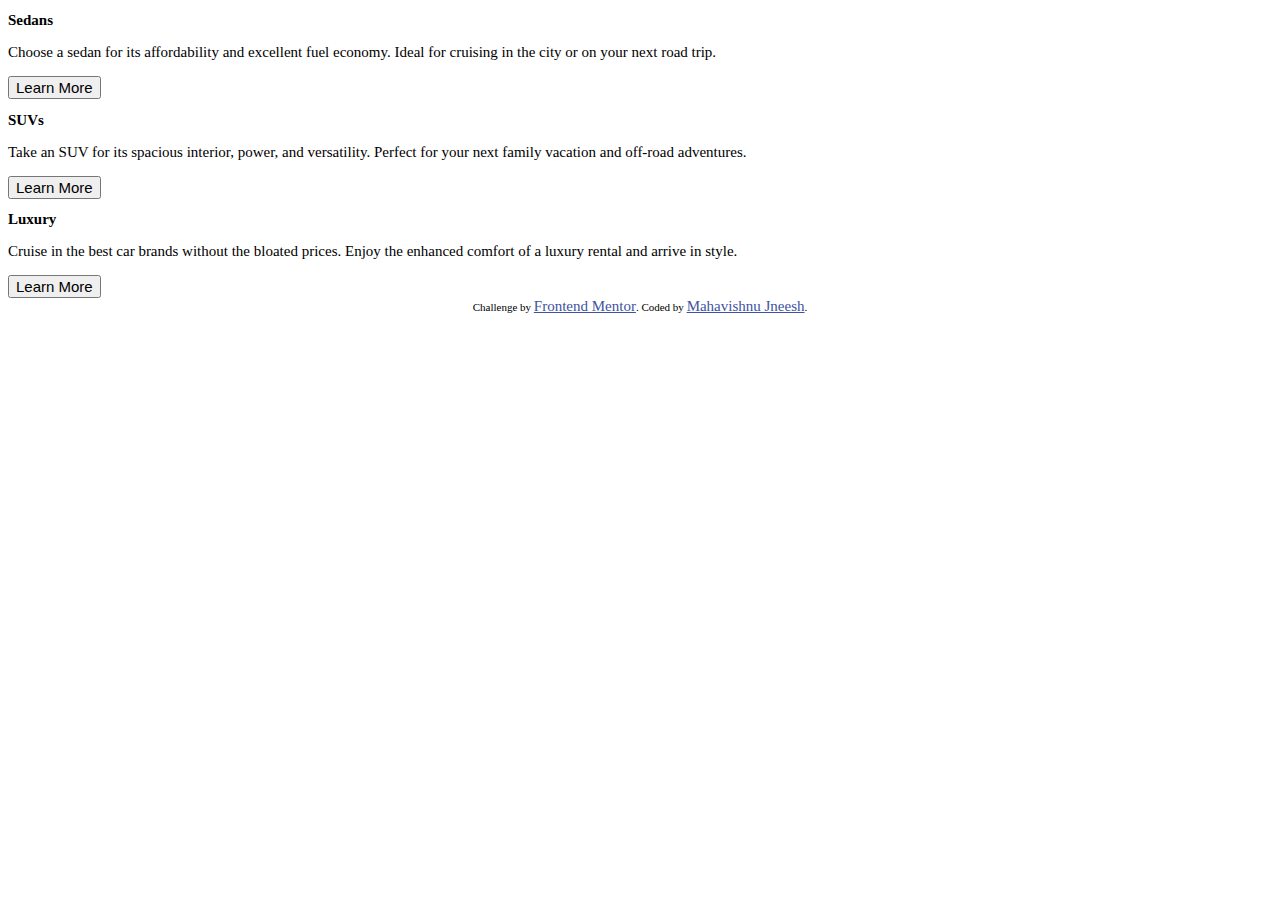
==== 3-column-preview-card-component-main/index.html @ 4f08774c "desafio 3" ====
<!DOCTYPE html>
<html lang="en">
<head>
  <meta charset="UTF-8">
  <meta name="viewport" content="width=device-width, initial-scale=1.0"> <!-- displays site properly based on user's device -->
  <link rel="preconnect" href="https://fonts.googleapis.com">
  <link rel="preconnect" href="https://fonts.gstatic.com" crossorigin>

  <link rel="icon" type="image/png" sizes="32x32" href="./images/favicon-32x32.png">
  
  <title>Frontend Mentor | 3-column preview card component</title>
 
  <link href="https://fonts.googleapis.com/css2?family=Big+Shoulders+Display:wght@700&family=Lexend+Deca&display=swap" rel="stylesheet">
  <link rel="stylesheet" href="css/styles.css">
</head>
<body>
  <main>
    <div class="container">
      <div class="content">
        <h2>Sedans</h2>
        <p>Choose a sedan for its affordability and excellent fuel economy. Ideal for cruising in the city 
        or on your next road trip.</p>
        <button>Learn More</button>
      </div>
      <div class="content">
        <h2>SUVs</h2>
        <p>Take an SUV for its spacious interior, power, and versatility. Perfect for your next family vacation 
        and off-road adventures.</p>
        <button>Learn More</button>
      </div>
      <div class="content">
        <h2>Luxury</h2>
        <p>Cruise in the best car brands without the bloated prices. Enjoy the enhanced comfort of a luxury 
        rental and arrive in style.</p>
        <button>Learn More</button>
      </div>
    </div>  
    
  </main>
  <div class="attribution">
    Challenge by <a href="https://www.frontendmentor.io?ref=challenge" target="_blank">Frontend Mentor</a>. 
    Coded by <a href="#">Mahavishnu Jneesh</a>.
  </div>
</body>
</html>
---- 3-column-preview-card-component-main/css/styles.css ----
.attribution { font-size: 11px; text-align: center; }
.attribution a { color: hsl(228, 45%, 44%); }

*{
    font-size: 15px;
}

:root{
    --bright-orange: hsl(31, 77%, 52%);
    --dark-cyan: hsl(184, 100%, 22%);
    --very-dark-cyan: hsl(179, 100%, 13%);
    --transparent-white: hsla(0, 0%, 100%, 0.75);
    --very-light-gray: hsl(0, 0%, 95%);
}
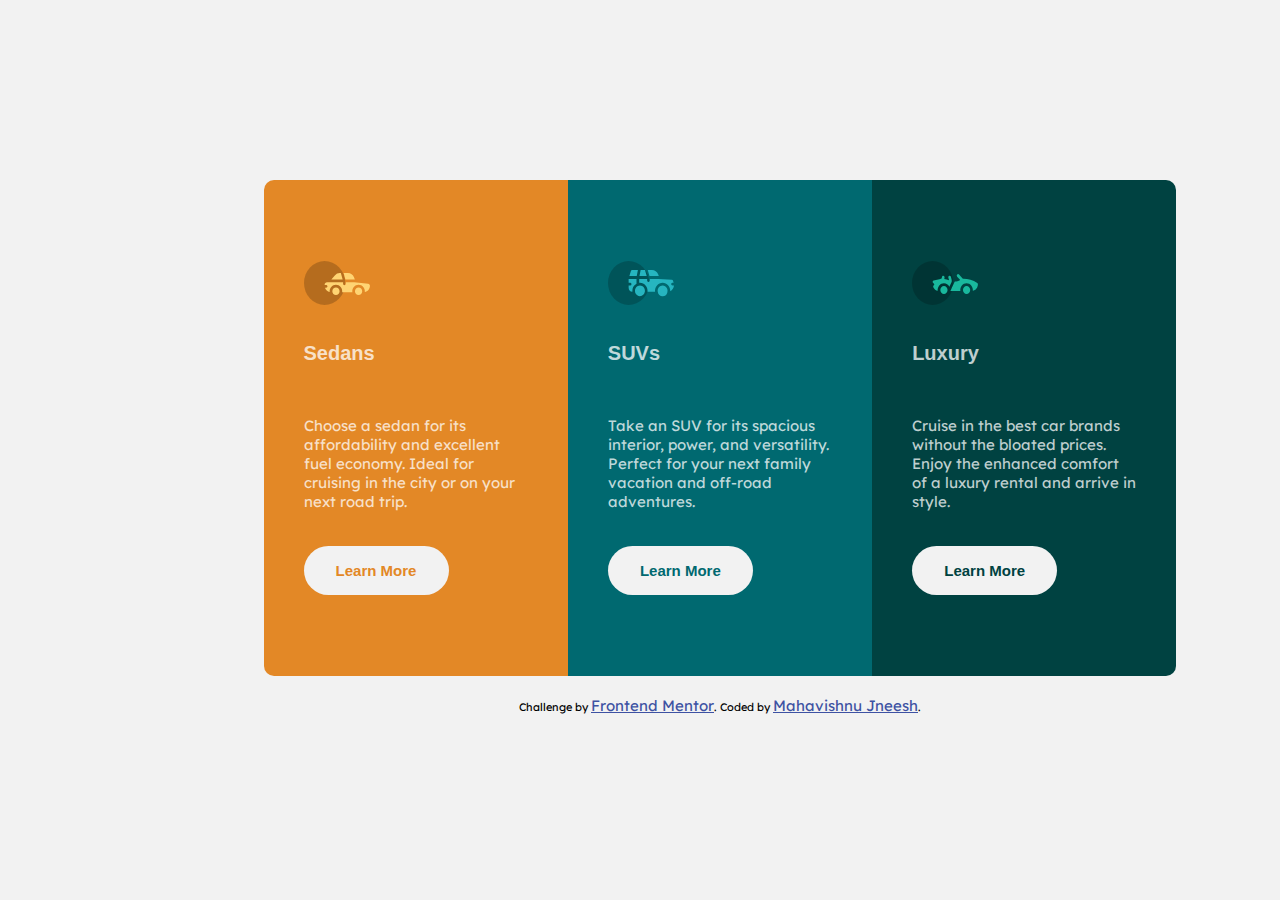
==== commit ae1a9922: "create a desktop version" ====
--- a/3-column-preview-card-component-main/index.html
+++ b/3-column-preview-card-component-main/index.html
@@ -16,23 +16,26 @@
 <body>
   <main>
     <div class="container">
-      <div class="content">
-        <h2>Sedans</h2>
+      <div class="content option1">
+        <img src="images/icon-sedans.svg" alt="sedan icon">
+        <h2 class="title">Sedans</h2>
         <p>Choose a sedan for its affordability and excellent fuel economy. Ideal for cruising in the city 
         or on your next road trip.</p>
         <button>Learn More</button>
       </div>
-      <div class="content">
-        <h2>SUVs</h2>
+      <div class="content option2">
+        <img src="images/icon-suvs.svg" alt="suv icon">
+        <h2 class="title">SUVs</h2>
         <p>Take an SUV for its spacious interior, power, and versatility. Perfect for your next family vacation 
         and off-road adventures.</p>
         <button>Learn More</button>
       </div>
-      <div class="content">
-        <h2>Luxury</h2>
+      <div class="content option3">
+        <img src="images/icon-luxury.svg" alt="luxury car icon">
+        <h2 class="title">Luxury</h2>
         <p>Cruise in the best car brands without the bloated prices. Enjoy the enhanced comfort of a luxury 
         rental and arrive in style.</p>
-        <button>Learn More</button>
+        <button >Learn More</button>
       </div>
     </div>  
     
--- a/3-column-preview-card-component-main/css/styles.css
+++ b/3-column-preview-card-component-main/css/styles.css
@@ -1,9 +1,10 @@
 
-.attribution { font-size: 11px; text-align: center; }
+.attribution { font-size: 11px; text-align: center; color: black; }
 .attribution a { color: hsl(228, 45%, 44%); }
 
 *{
     font-size: 15px;
+    color: var(--transparent-white);
 }
 
 :root{
@@ -14,3 +15,86 @@
     --very-light-gray: hsl(0, 0%, 95%);
 }
 
+body{
+    background-color: var(--very-light-gray);
+    width: 1440px;
+    font-family: 'Lexend Deca', sans-serif;
+    display: flex;
+    flex-direction: column;
+    align-items: center; 
+    gap: 20px;
+    margin: 20vh auto;
+    
+}
+
+.container{
+    display: flex;
+    align-items: center;
+    justify-content: center;
+    height: 496px;
+    width: 913px;
+}
+
+.content{
+    padding: 0 40px;
+    width: 100%;
+    height: 100%;
+    gap: 20px;
+    
+    display: flex;
+    flex-direction: column;
+    align-items: left;
+    justify-content: center;
+}
+
+.option1{
+    background-color: var(--bright-orange);
+    border-radius: 10px 0 0 10px;
+}
+.option2{
+    background-color: var(--dark-cyan);
+}
+.option3{
+    background-color: var(--very-dark-cyan);
+    border-radius: 0 10px 10px 0;
+}
+
+img{
+    width: 66px;
+    height: 44px;
+}
+
+.title
+{
+    font-family: 'big-shoulders-display', sans-serif;
+    font-size: 20px;
+}
+
+button{
+    border: none;
+    background-color: var(--very-light-gray);
+    width: 145px;
+    height: 49px;
+    font-weight: bold;
+    border-radius: 25px;
+}
+
+.option1 button{
+    color: var(--bright-orange);
+}
+
+.option2 button{
+    color: var(--dark-cyan);
+}
+
+.option3 button{
+    color: var(--very-dark-cyan);
+}
+
+button:hover{
+    background-color: transparent;
+    color: var(--very-light-gray);  
+    border: 2px solid var(--very-light-gray);
+
+}
+
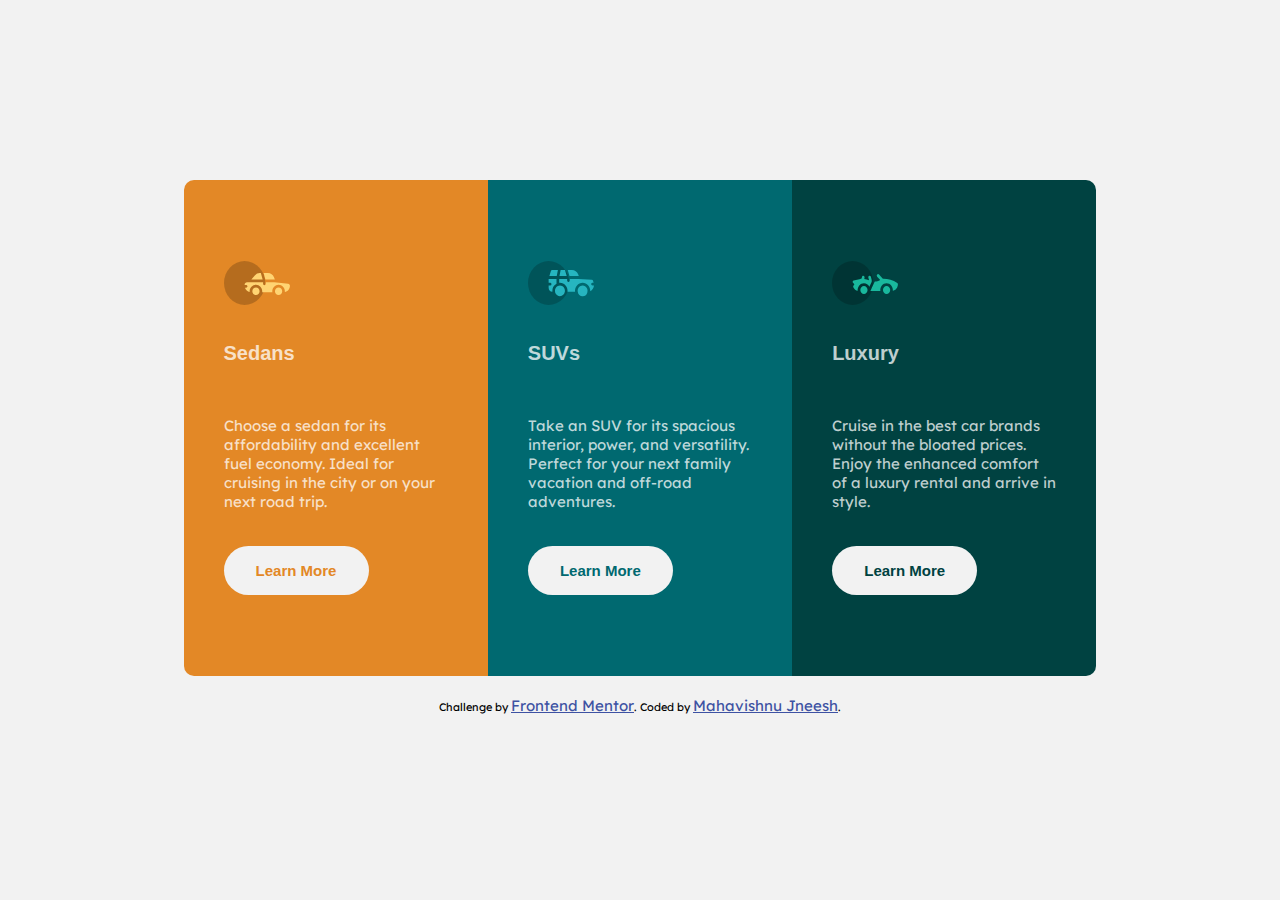
==== commit f56afe1c: "finaliza a versão mobile" ====
--- a/3-column-preview-card-component-main/index.html
+++ b/3-column-preview-card-component-main/index.html
@@ -14,35 +14,35 @@
   <link rel="stylesheet" href="css/styles.css">
 </head>
 <body>
-  <main>
-    <div class="container">
-      <div class="content option1">
-        <img src="images/icon-sedans.svg" alt="sedan icon">
-        <h2 class="title">Sedans</h2>
-        <p>Choose a sedan for its affordability and excellent fuel economy. Ideal for cruising in the city 
-        or on your next road trip.</p>
-        <button>Learn More</button>
-      </div>
-      <div class="content option2">
-        <img src="images/icon-suvs.svg" alt="suv icon">
-        <h2 class="title">SUVs</h2>
-        <p>Take an SUV for its spacious interior, power, and versatility. Perfect for your next family vacation 
-        and off-road adventures.</p>
-        <button>Learn More</button>
-      </div>
-      <div class="content option3">
-        <img src="images/icon-luxury.svg" alt="luxury car icon">
-        <h2 class="title">Luxury</h2>
-        <p>Cruise in the best car brands without the bloated prices. Enjoy the enhanced comfort of a luxury 
-        rental and arrive in style.</p>
-        <button >Learn More</button>
-      </div>
-    </div>  
-    
-  </main>
+
+  <div class="container">
+    <div class="content option1">
+      <img src="images/icon-sedans.svg" alt="sedan icon">
+      <h2 class="title">Sedans</h2>
+      <p>Choose a sedan for its affordability and excellent fuel economy. Ideal for cruising in the city 
+      or on your next road trip.</p>
+      <button>Learn More</button>
+    </div>
+    <div class="content option2">
+      <img src="images/icon-suvs.svg" alt="suv icon">
+      <h2 class="title">SUVs</h2>
+      <p>Take an SUV for its spacious interior, power, and versatility. Perfect for your next family vacation 
+      and off-road adventures.</p>
+      <button>Learn More</button>
+    </div>
+    <div class="content option3">
+      <img src="images/icon-luxury.svg" alt="luxury car icon">
+      <h2 class="title">Luxury</h2>
+      <p>Cruise in the best car brands without the bloated prices. Enjoy the enhanced comfort of a luxury 
+      rental and arrive in style.</p>
+      <button >Learn More</button>
+    </div>
+  </div>  
+  
+
   <div class="attribution">
     Challenge by <a href="https://www.frontendmentor.io?ref=challenge" target="_blank">Frontend Mentor</a>. 
-    Coded by <a href="#">Mahavishnu Jneesh</a>.
+    Coded by <a href="https://github.com/MVISHNU-BR" target="_blank">Mahavishnu Jneesh</a>.
   </div>
 </body>
 </html>--- a/3-column-preview-card-component-main/css/styles.css
+++ b/3-column-preview-card-component-main/css/styles.css
@@ -17,14 +17,14 @@
 
 body{
     background-color: var(--very-light-gray);
-    width: 1440px;
+
     font-family: 'Lexend Deca', sans-serif;
     display: flex;
     flex-direction: column;
     align-items: center; 
     gap: 20px;
     margin: 20vh auto;
-    
+    width: 100%;
 }
 
 .container{
@@ -77,6 +77,8 @@
     height: 49px;
     font-weight: bold;
     border-radius: 25px;
+
+    cursor: pointer;
 }
 
 .option1 button{
@@ -98,3 +100,19 @@
 
 }
 
+@media screen and (max-width: 911px){
+    .container{
+        flex-direction: column;
+        height: 75%;
+        width: 75%;
+    }
+    .content{
+        padding: 30px;
+    }
+    .option1{
+        border-radius: 10px 10px 0 0;
+    }
+    .option3{
+        border-radius: 0 0 10px 10px;
+    }
+}
